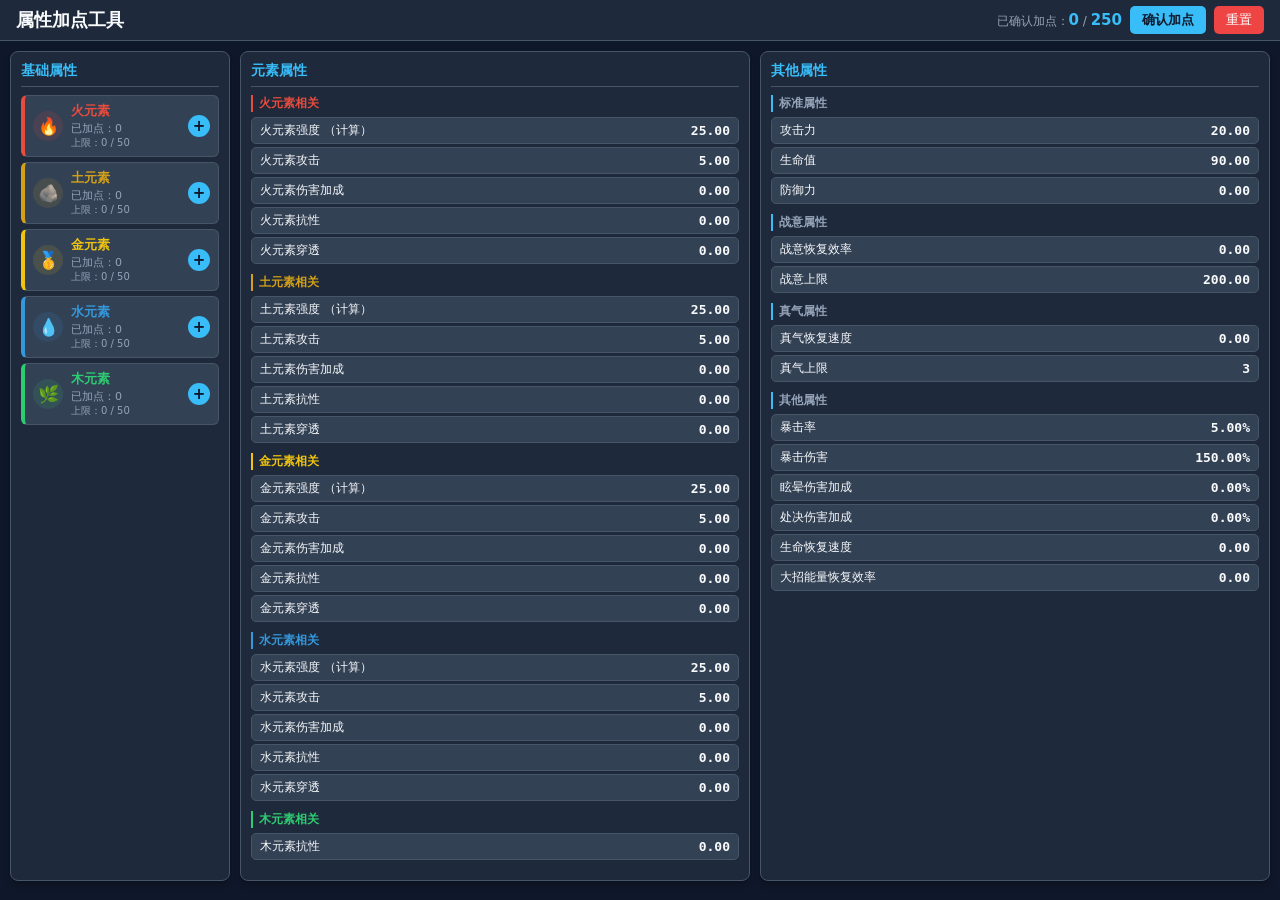
==== 天赋加点工具/天赋加点工具.html @ 8c6a6b32 "天赋加点工具" ====
<!DOCTYPE html>
<html lang="zh-CN">
<head>
  <meta charset="UTF-8">
  <meta name="viewport" content="width=device-width, initial-scale=1.0">
  <title>属性加点工具</title>
  <style>
    :root {
      --bg: #0f172a;
      --panel: #1e293b;
      --panel-light: #334155;
      --text: #f8fafc;
      --text-muted: #94a3b8;
      --accent: #38bdf8;
      --accent-hover: #0ea5e9;
      --danger: #ef4444;
      --danger-hover: #dc2626;
      --success: #22c55e;
      --border: #475569;
      --highlight: rgba(56, 189, 248, 0.2);
      --highlight-border: #38bdf8;
      --shadow: 0 4px 6px -1px rgba(0, 0, 0, 0.3);
    }

    * { box-sizing: border-box; }

    body {
      margin: 0;
      font-family: "Microsoft YaHei", "PingFang SC", system-ui, sans-serif;
      background: var(--bg);
      color: var(--text);
      min-height: 100vh;
    }

    header {
      background: var(--panel);
      border-bottom: 1px solid var(--border);
      padding: 6px 16px;
      display: flex;
      justify-content: space-between;
      align-items: center;
      position: sticky;
      top: 0;
      z-index: 10;
    }

    h1 { margin: 0; font-size: 18px; }

    .header-actions {
      display: flex;
      gap: 8px;
      align-items: center;
    }

    .total-points {
      color: var(--text-muted);
      font-size: 12px;
    }

    .total-points strong {
      color: var(--accent);
      font-size: 15px;
    }

    button {
      border: none;
      padding: 5px 12px;
      border-radius: 5px;
      cursor: pointer;
      font-size: 13px;
      transition: background 0.2s, transform 0.1s;
      font-family: inherit;
    }

    button:active { transform: translateY(1px); }

    .btn-primary {
      background: var(--accent);
      color: #0f172a;
      font-weight: bold;
    }

    .btn-primary:hover { background: var(--accent-hover); }

    .btn-danger {
      background: var(--danger);
      color: white;
    }

    .btn-danger:hover { background: var(--danger-hover); }

    .btn-add {
      width: 22px;
      height: 22px;
      padding: 0;
      border-radius: 50%;
      background: var(--accent);
      color: #0f172a;
      font-size: 15px;
      line-height: 22px;
      font-weight: bold;
    }

    .btn-add:hover:not(:disabled) { background: var(--accent-hover); }

    .btn-add:disabled {
      background: var(--panel-light);
      color: var(--text-muted);
      cursor: not-allowed;
    }

    .btn-sub {
      width: 22px;
      height: 22px;
      padding: 0;
      border-radius: 50%;
      background: var(--danger);
      color: white;
      font-size: 15px;
      line-height: 22px;
      font-weight: bold;
    }

    .btn-sub:hover { background: var(--danger-hover); }

    .btn-row {
      display: flex;
      gap: 4px;
      align-items: center;
    }

    main {
      display: grid;
      grid-template-columns: 220px 1fr 1fr;
      gap: 10px;
      padding: 10px;
      max-width: 100%;
      margin: 0 auto;
    }

    .panel {
      background: var(--panel);
      border: 1px solid var(--border);
      border-radius: 8px;
      padding: 10px;
      box-shadow: var(--shadow);
    }

    .panel-title {
      font-size: 14px;
      font-weight: bold;
      margin: 0 0 8px 0;
      padding-bottom: 6px;
      border-bottom: 1px solid var(--border);
      color: var(--accent);
    }

    .element-list {
      display: flex;
      flex-direction: column;
      gap: 5px;
    }

    .element-card {
      background: var(--panel-light);
      border: 1px solid var(--border);
      border-radius: 6px;
      padding: 6px 8px;
      display: flex;
      align-items: center;
      gap: 8px;
      transition: border-color 0.2s, background 0.2s;
      cursor: default;
    }

    .element-card:hover {
      border-color: var(--accent);
    }

    .element-icon {
      width: 30px;
      height: 30px;
      border-radius: 50%;
      display: flex;
      align-items: center;
      justify-content: center;
      font-size: 17px;
      flex-shrink: 0;
    }

    .element-info {
      flex: 1;
    }

    .element-name {
      font-weight: bold;
      font-size: 13px;
    }

    .element-points {
      font-size: 11px;
      color: var(--text-muted);
      margin-top: 1px;
    }

    .element-points .preview {
      color: var(--success);
      font-weight: bold;
    }

    .element-max {
      font-size: 10px;
      color: var(--text-muted);
    }

    .attr-group {
      margin-bottom: 10px;
    }

    .attr-group-title {
      font-size: 12px;
      font-weight: bold;
      color: var(--text-muted);
      margin-bottom: 5px;
      padding-left: 6px;
      border-left: 2px solid var(--accent);
    }

    .attr-list {
      display: flex;
      flex-direction: column;
      gap: 3px;
    }

    .attr-item {
      background: var(--panel-light);
      border: 1px solid var(--border);
      border-radius: 5px;
      padding: 4px 8px;
      display: flex;
      justify-content: space-between;
      align-items: center;
      transition: background 0.2s, border-color 0.2s;
      cursor: help;
      position: relative;
    }

    .attr-item.highlight {
      background: var(--highlight);
      border-color: var(--highlight-border);
    }

    .attr-name {
      font-size: 12px;
      display: flex;
      align-items: center;
      gap: 4px;
    }

    .attr-value {
      font-family: "Consolas", "Monaco", monospace;
      font-size: 13px;
      font-weight: bold;
      color: var(--text);
    }

    .attr-value .preview {
      color: var(--success);
      margin-left: 2px;
    }

    .attr-value .dim {
      color: var(--text-muted);
      font-weight: normal;
      font-size: 11px;
    }

    .tooltip {
      position: fixed;
      background: rgba(15, 23, 42, 0.95);
      border: 1px solid var(--accent);
      border-radius: 8px;
      padding: 10px 12px;
      max-width: 280px;
      font-size: 13px;
      line-height: 1.5;
      color: var(--text);
      pointer-events: none;
      z-index: 1000;
      opacity: 0;
      transition: opacity 0.15s;
      box-shadow: 0 8px 16px rgba(0, 0, 0, 0.4);
    }

    .tooltip.visible { opacity: 1; }

    .tooltip .title {
      font-weight: bold;
      color: var(--accent);
      margin-bottom: 4px;
    }

    .tooltip .formula {
      color: var(--success);
      margin-top: 6px;
      font-size: 12px;
    }

    .empty-msg {
      color: var(--text-muted);
      font-size: 14px;
      text-align: center;
      padding: 40px 20px;
    }

    @media (max-width: 1100px) {
      main {
        grid-template-columns: 1fr;
      }
    }
  </style>
</head>
<body>
  <header>
    <h1>属性加点工具</h1>
    <div class="header-actions">
      <span class="total-points">已确认加点：<strong id="totalPoints">0</strong> / <strong id="totalMaxPoints">500</strong></span>
      <button id="confirmBtn" class="btn-primary">确认加点</button>
      <button id="resetBtn" class="btn-danger">重置</button>
    </div>
  </header>

  <main id="main">
    <div id="loading" class="empty-msg" style="grid-column: 1 / -1;">正在加载配置...</div>
  </main>

  <div id="tooltip" class="tooltip"></div>

  <script>
    const STORAGE_KEY = 'talentAllocationTool_v1';
    const MAX_ELEMENT_POINTS = 50;
    const TOTAL_POINTS = MAX_ELEMENT_POINTS * 5;

    const App = {
      elementConfig: null,
      attrInit: null,
      attrMax: null,
      computedAttr: null,
      state: {
        confirmed: { elementPoints: {}, attributes: {} },
        preview: { fire: 0, earth: 0, metal: 0, water: 0, wood: 0 }
      },
      elementAffected: {},

      init() {
        try {
          this.loadConfigs();
          this.initState();
          this.loadFromStorage();
          this.computeElementAffected();
          this.render();
          document.getElementById('totalMaxPoints').textContent = TOTAL_POINTS;
          this.bindEvents();
        } catch (err) {
          document.getElementById('main').innerHTML = `<div class="empty-msg" style="grid-column: 1 / -1;">加载配置失败：${err.message}</div>`;
        }
      },

      loadConfigs() {
        this.elementConfig = {"elements":[{"id":"fire","name":"火元素","color":"#E74C3C","icon":"🔥","coefficients":{"attack":0.5,"fireAttack":1,"fireResist":0.6,"battleSpiritRecovery":0.25,"battleSpiritCap":8}},{"id":"earth","name":"土元素","color":"#D4A017","icon":"🪨","coefficients":{"attack":0.5,"earthAttack":1,"earthResist":0.6,"stunDamageBonus":0.5,"defense":5}},{"id":"metal","name":"金元素","color":"#F1C40F","icon":"🥇","coefficients":{"attack":0.5,"metalAttack":1,"metalResist":0.6,"critRate":0.5,"executionDamageBonus":0.75}},{"id":"water","name":"水元素","color":"#3498DB","icon":"💧","coefficients":{"attack":0.5,"waterAttack":1,"waterResist":0.6,"qiRecovery":0.8,"qiCap":0.06667}},{"id":"wood","name":"木元素","color":"#2ECC71","icon":"🌿","coefficients":{"hp":5,"fireResist":0.15,"earthResist":0.15,"metalResist":0.15,"waterResist":0.15,"woodResist":0.75,"hpRecovery":0.125}}]};

        this.attrInit = {"attack":{"name":"攻击力","init":20,"desc":"角色的基础攻击力，影响所有伤害输出"},"hp":{"name":"生命值","init":90,"desc":"角色的最大生命值"},"defense":{"name":"防御力","init":0,"desc":"减少受到的伤害，减伤率 = 防御力 / (防御力 + 500)","formula":"def/(def+500)","formulaUnit":"%"},"fireAttack":{"name":"火元素攻击","init":5,"desc":"提升火元素技能的伤害基础值"},"fireDamageBonus":{"name":"火元素伤害加成","init":0,"desc":"百分比提升火元素伤害（不受元素加点影响）","displayOnly":true},"fireResist":{"name":"火元素抗性","init":0,"desc":"减免火元素伤害，减免率 = 抗性 × 1%","formula":"resist*1","formulaUnit":"%"},"firePenetration":{"name":"火元素穿透","init":0,"desc":"无视目标一定比例的火元素抗性（不受元素加点影响）","displayOnly":true},"earthAttack":{"name":"土元素攻击","init":5,"desc":"提升土元素技能的伤害基础值"},"earthDamageBonus":{"name":"土元素伤害加成","init":0,"desc":"百分比提升土元素伤害（不受元素加点影响）","displayOnly":true},"earthResist":{"name":"土元素抗性","init":0,"desc":"减免土元素伤害，减免率 = 抗性 × 1%","formula":"resist*1","formulaUnit":"%"},"earthPenetration":{"name":"土元素穿透","init":0,"desc":"无视目标一定比例的土元素抗性（不受元素加点影响）","displayOnly":true},"metalAttack":{"name":"金元素攻击","init":5,"desc":"提升金元素技能的伤害基础值"},"metalDamageBonus":{"name":"金元素伤害加成","init":0,"desc":"百分比提升金元素伤害（不受元素加点影响）","displayOnly":true},"metalResist":{"name":"金元素抗性","init":0,"desc":"减免金元素伤害，减免率 = 抗性 × 1%","formula":"resist*1","formulaUnit":"%"},"metalPenetration":{"name":"金元素穿透","init":0,"desc":"无视目标一定比例的金元素抗性（不受元素加点影响）","displayOnly":true},"waterAttack":{"name":"水元素攻击","init":5,"desc":"提升水元素技能的伤害基础值"},"waterDamageBonus":{"name":"水元素伤害加成","init":0,"desc":"百分比提升水元素伤害（不受元素加点影响）","displayOnly":true},"waterResist":{"name":"水元素抗性","init":0,"desc":"减免水元素伤害，减免率 = 抗性 × 1%","formula":"resist*1","formulaUnit":"%"},"waterPenetration":{"name":"水元素穿透","init":0,"desc":"无视目标一定比例的水元素抗性（不受元素加点影响）","displayOnly":true},"woodResist":{"name":"木元素抗性","init":0,"desc":"减免木元素伤害，减免率 = 抗性 × 1%","formula":"resist*1","formulaUnit":"%"},"battleSpiritRecovery":{"name":"战意恢复效率","init":0,"desc":"战意值的恢复速度"},"battleSpiritCap":{"name":"战意上限","init":200,"desc":"战意值的最大上限"},"qiRecovery":{"name":"真气恢复速度","init":0,"desc":"真气值的恢复速度"},"qiCap":{"name":"真气上限","init":3,"roundType":"floor","desc":"真气值的最大上限，显示时向下取整"},"critRate":{"name":"暴击率","init":5,"unit":"%","roundType":"percent2","desc":"造成暴击的概率"},"critDamage":{"name":"暴击伤害","init":150,"unit":"%","roundType":"percent2","desc":"暴击时的伤害倍率（不受元素加点影响）","displayOnly":true},"stunDamageBonus":{"name":"眩晕伤害加成","init":0,"unit":"%","desc":"对眩晕状态敌人的额外伤害加成"},"executionDamageBonus":{"name":"处决伤害加成","init":0,"unit":"%","desc":"处决时的额外伤害加成"},"hpRecovery":{"name":"生命恢复速度","init":0,"desc":"生命值的自然恢复速度"},"ultimateEnergyRecovery":{"name":"大招能量恢复效率","init":0,"desc":"大招能量的恢复效率（不受元素加点影响）","displayOnly":true}};

        this.attrMax = {"fireResist":{"name":"火元素抗性","max":75},"earthResist":{"name":"土元素抗性","max":75},"metalResist":{"name":"金元素抗性","max":75},"waterResist":{"name":"水元素抗性","max":75},"woodResist":{"name":"木元素抗性","max":75},"battleSpiritCap":{"name":"战意上限","max":800},"qiCap":{"name":"真气上限","max":6}};

        this.computedAttr = {"fireIntensity":{"name":"火元素强度","formula":"attack + fireAttack","desc":"攻击力 + 火元素攻击，影响火元素基础伤害"},"earthIntensity":{"name":"土元素强度","formula":"attack + earthAttack","desc":"攻击力 + 土元素攻击，影响土元素基础伤害"},"metalIntensity":{"name":"金元素强度","formula":"attack + metalAttack","desc":"攻击力 + 金元素攻击，影响金元素基础伤害"},"waterIntensity":{"name":"水元素强度","formula":"attack + waterAttack","desc":"攻击力 + 水元素攻击，影响水元素基础伤害"}};
      },

      initState() {
        const initialPoints = {};
        this.elementConfig.elements.forEach(el => { initialPoints[el.id] = 0; });

        const initialAttributes = {};
        Object.keys(this.attrInit).forEach(key => {
          initialAttributes[key] = this.attrInit[key].init;
        });

        this.state.confirmed = {
          elementPoints: { ...initialPoints },
          attributes: { ...initialAttributes }
        };
        this.state.preview = { ...initialPoints };
      },

      loadFromStorage() {
        try {
          const saved = localStorage.getItem(STORAGE_KEY);
          if (!saved) return;
          const data = JSON.parse(saved);
          if (data && data.version === 1 && data.elementPoints && data.attributes) {
            this.state.confirmed.elementPoints = { ...this.state.confirmed.elementPoints, ...data.elementPoints };
            this.state.confirmed.attributes = { ...this.state.confirmed.attributes, ...data.attributes };
          }
        } catch (e) {
          console.warn('localStorage 读取失败', e);
        }
      },

      saveToStorage() {
        try {
          const data = {
            version: 1,
            elementPoints: { ...this.state.confirmed.elementPoints },
            attributes: { ...this.state.confirmed.attributes }
          };
          localStorage.setItem(STORAGE_KEY, JSON.stringify(data));
        } catch (e) {
          console.warn('localStorage 保存失败', e);
        }
      },

      computeElementAffected() {
        this.elementAffected = {};
        this.elementConfig.elements.forEach(el => {
          this.elementAffected[el.id] = new Set(Object.keys(el.coefficients));
        });
      },

      calculateDisplayAttributes() {
        return this.calculateAttributes(true);
      },

      calculateConfirmedAttributes() {
        return this.calculateAttributes(false);
      },

      evaluateComputed(key, attrs) {
        const cfg = this.computedAttr[key];
        if (!cfg) return 0;
        try {
          const formula = cfg.formula;
          const scope = { ...attrs };
          const func = new Function(...Object.keys(scope), `return (${formula});`);
          return func(...Object.values(scope));
        } catch (e) {
          return 0;
        }
      },

      formatValue(key, value) {
        const cfg = this.attrInit[key];
        const roundType = cfg ? cfg.roundType : null;

        let num = value;
        if (roundType === 'floor') {
          return Math.floor(num).toString();
        }
        if (roundType === 'percent2' || (cfg && cfg.unit === '%')) {
          return num.toFixed(2) + '%';
        }
        return num.toFixed(2);
      },

      formatPreviewDelta(key, value) {
        const sign = value >= 0 ? '+' : '';
        return sign + this.formatValue(key, value);
      },

      getAttributeValue(key, includePreview = true) {
        if (this.computedAttr[key]) {
          const confirmedAttrs = this.calculateConfirmedAttributes();
          const displayAttrs = this.calculateDisplayAttributes();
          if (includePreview) {
            return this.evaluateComputed(key, displayAttrs);
          } else {
            return this.evaluateComputed(key, confirmedAttrs);
          }
        }
        const attrs = includePreview ? this.calculateDisplayAttributes() : this.calculateConfirmedAttributes();
        return attrs[key] || 0;
      },

      isDisplayOnly(key) {
        return this.attrInit[key] && this.attrInit[key].displayOnly;
      },

      isAffectedByElement(key, elementId) {
        return this.elementAffected[elementId] && this.elementAffected[elementId].has(key);
      },

      isElementDisabled(elementId) {
        const currentPoints = this.state.confirmed.elementPoints[elementId] + this.state.preview[elementId];
        return currentPoints >= MAX_ELEMENT_POINTS;
      },

      calculateAttributes(includePreview, overridePreview) {
        const attrs = {};
        Object.keys(this.attrInit).forEach(key => {
          attrs[key] = this.attrInit[key].init;
        });
        const points = {};
        this.elementConfig.elements.forEach(el => {
          const previewDelta = overridePreview ? overridePreview[el.id] : this.state.preview[el.id];
          points[el.id] = this.state.confirmed.elementPoints[el.id] + (includePreview ? previewDelta : 0);
        });

        this.elementConfig.elements.forEach(el => {
          const p = points[el.id];
          if (!p) return;
          Object.entries(el.coefficients).forEach(([attrKey, coeff]) => {
            attrs[attrKey] = (attrs[attrKey] || 0) + p * coeff;
          });
        });

        for (const [key, maxCfg] of Object.entries(this.attrMax)) {
          if (attrs[key] !== undefined) {
            attrs[key] = Math.min(attrs[key], maxCfg.max);
          }
        }

        return attrs;
      },

      addPoint(elementId) {
        if (this.isElementDisabled(elementId)) return;
        this.state.preview[elementId] += 1;
        this.render();
      },

      subPoint(elementId) {
        if (this.state.preview[elementId] <= 0) return;
        this.state.preview[elementId] -= 1;
        this.render();
      },

      confirmPoints() {
        const displayAttrs = this.calculateDisplayAttributes();
        for (const [key, maxCfg] of Object.entries(this.attrMax)) {
          if (displayAttrs[key] > maxCfg.max) {
            alert(`${maxCfg.name} 超过上限 ${maxCfg.max}，无法确认。请调整加点。`);
            return;
          }
        }

        this.elementConfig.elements.forEach(el => {
          this.state.confirmed.elementPoints[el.id] += this.state.preview[el.id];
          this.state.preview[el.id] = 0;
        });

        this.state.confirmed.attributes = displayAttrs;
        this.saveToStorage();
        this.render();
      },

      resetAll() {
        if (!confirm('确定要重置所有加点吗？此操作将清除已保存的数据。')) return;
        this.initState();
        localStorage.removeItem(STORAGE_KEY);
        this.render();
      },

      render() {
        const main = document.getElementById('main');
        main.innerHTML = '';

        const leftPanel = this.createLeftPanel();
        const middlePanel = this.createMiddlePanel();
        const rightPanel = this.createRightPanel();

        main.appendChild(leftPanel);
        main.appendChild(middlePanel);
        main.appendChild(rightPanel);

        const totalConfirmed = Object.values(this.state.confirmed.elementPoints).reduce((a, b) => a + b, 0);
        document.getElementById('totalPoints').textContent = totalConfirmed;
      },

      createLeftPanel() {
        const panel = document.createElement('div');
        panel.className = 'panel';
        panel.innerHTML = '<div class="panel-title">基础属性</div>';

        const list = document.createElement('div');
        list.className = 'element-list';

        this.elementConfig.elements.forEach(el => {
          const confirmed = this.state.confirmed.elementPoints[el.id];
          const preview = this.state.preview[el.id];
          const total = confirmed + preview;
          const disabled = this.isElementDisabled(el.id);

          const card = document.createElement('div');
          card.className = 'element-card';
          card.dataset.elementId = el.id;
          card.style.borderLeft = `4px solid ${el.color}`;

          card.innerHTML = `
            <div class="element-icon" style="background:${el.color}20;color:${el.color}">${el.icon}</div>
            <div class="element-info">
              <div class="element-name" style="color:${el.color}">${el.name}</div>
              <div class="element-points">
                已加点：${confirmed}${preview > 0 ? `<span class="preview">+${preview}</span>` : ''}
              </div>
              <div class="element-max">上限：${total} / ${MAX_ELEMENT_POINTS}</div>
            </div>
            <div class="btn-row">
              ${preview > 0 ? '<button class="btn-sub">-</button>' : ''}
              <button class="btn-add" ${disabled ? 'disabled' : ''}>+</button>
            </div>
          `;

          card.querySelector('.btn-add').addEventListener('click', () => this.addPoint(el.id));
          if (preview > 0) {
            card.querySelector('.btn-sub').addEventListener('click', () => this.subPoint(el.id));
          }
          card.addEventListener('mouseenter', () => this.highlightElement(el.id, true));
          card.addEventListener('mouseleave', () => this.highlightElement(el.id, false));

          list.appendChild(card);
        });

        panel.appendChild(list);
        return panel;
      },

      createMiddlePanel() {
        const panel = document.createElement('div');
        panel.className = 'panel';
        panel.innerHTML = '<div class="panel-title">元素属性</div>';

        const groups = [
          { elementId: 'fire', keys: ['fireIntensity', 'fireAttack', 'fireDamageBonus', 'fireResist', 'firePenetration'] },
          { elementId: 'earth', keys: ['earthIntensity', 'earthAttack', 'earthDamageBonus', 'earthResist', 'earthPenetration'] },
          { elementId: 'metal', keys: ['metalIntensity', 'metalAttack', 'metalDamageBonus', 'metalResist', 'metalPenetration'] },
          { elementId: 'water', keys: ['waterIntensity', 'waterAttack', 'waterDamageBonus', 'waterResist', 'waterPenetration'] },
          { elementId: 'wood', keys: ['woodResist'] }
        ];

        groups.forEach(group => {
          const elCfg = this.elementConfig.elements.find(e => e.id === group.elementId);
          const groupDiv = document.createElement('div');
          groupDiv.className = 'attr-group';
          groupDiv.innerHTML = `<div class="attr-group-title" style="border-color:${elCfg.color};color:${elCfg.color}">${elCfg.name}相关</div>`;

          const list = document.createElement('div');
          list.className = 'attr-list';

          group.keys.forEach(key => {
            list.appendChild(this.createAttrItem(key, group.elementId));
          });

          groupDiv.appendChild(list);
          panel.appendChild(groupDiv);
        });

        return panel;
      },

      createRightPanel() {
        const panel = document.createElement('div');
        panel.className = 'panel';
        panel.innerHTML = '<div class="panel-title">其他属性</div>';

        const groups = [
          { title: '标准属性', keys: ['attack', 'hp', 'defense'] },
          { title: '战意属性', keys: ['battleSpiritRecovery', 'battleSpiritCap'] },
          { title: '真气属性', keys: ['qiRecovery', 'qiCap'] },
          { title: '其他属性', keys: ['critRate', 'critDamage', 'stunDamageBonus', 'executionDamageBonus', 'hpRecovery', 'ultimateEnergyRecovery'] }
        ];

        groups.forEach(group => {
          const groupDiv = document.createElement('div');
          groupDiv.className = 'attr-group';
          groupDiv.innerHTML = `<div class="attr-group-title">${group.title}</div>`;

          const list = document.createElement('div');
          list.className = 'attr-list';

          group.keys.forEach(key => {
            list.appendChild(this.createAttrItem(key, null));
          });

          groupDiv.appendChild(list);
          panel.appendChild(groupDiv);
        });

        return panel;
      },

      createAttrItem(key, currentElementId) {
        const item = document.createElement('div');
        item.className = 'attr-item';
        item.dataset.attrKey = key;
        item.dataset.elementId = currentElementId || '';

        const cfg = this.attrInit[key] || this.computedAttr[key] || { name: key, desc: '' };
        const isComputed = !!this.computedAttr[key];

        const confirmedValue = this.getAttributeValue(key, false);
        const displayValue = this.getAttributeValue(key, true);
        const previewDelta = displayValue - confirmedValue;

        const hasPreview = Math.abs(previewDelta) > 0.0001;
        let valueHtml = '';
        if (hasPreview) {
          valueHtml = `<span class="dim">${this.formatValue(key, confirmedValue)}</span><span class="preview">${this.formatPreviewDelta(key, previewDelta)}</span>`;
        } else {
          valueHtml = this.formatValue(key, displayValue);
        }

        item.innerHTML = `
          <div class="attr-name">
            ${cfg.name}${isComputed ? '<span class="dim">（计算）</span>' : ''}
          </div>
          <div class="attr-value">${valueHtml}</div>
        `;

        this.bindTooltip(item, key, cfg, displayValue);
        return item;
      },

      bindTooltip(item, key, cfg, displayValue) {
        const tooltip = document.getElementById('tooltip');

        item.addEventListener('mouseenter', (e) => {
          let html = `<div class="title">${cfg.name}</div><div>${cfg.desc || ''}</div>`;

          if (key === 'defense') {
            const reduction = displayValue / (displayValue + 500) * 100;
            html += `<div class="formula">减伤率 ${reduction.toFixed(2)}%</div>`;
          } else if (key.endsWith('Resist')) {
            html += `<div class="formula">${cfg.name}伤害减免 ${displayValue.toFixed(2)}%</div>`;
          } else if (this.computedAttr[key]) {
            html += `<div class="formula">公式：${this.computedAttr[key].formula}</div>`;
          }

          tooltip.innerHTML = html;
          tooltip.classList.add('visible');
          this.positionTooltip(e);
        });

        item.addEventListener('mousemove', (e) => this.positionTooltip(e));

        item.addEventListener('mouseleave', () => {
          tooltip.classList.remove('visible');
        });
      },

      positionTooltip(e) {
        const tooltip = document.getElementById('tooltip');
        const x = e.clientX + 15;
        const y = e.clientY + 15;
        const rect = tooltip.getBoundingClientRect();
        const winW = window.innerWidth;
        const winH = window.innerHeight;

        let left = x;
        let top = y;
        if (left + rect.width > winW) left = e.clientX - rect.width - 10;
        if (top + rect.height > winH) top = e.clientY - rect.height - 10;

        tooltip.style.left = left + 'px';
        tooltip.style.top = top + 'px';
      },

      highlightElement(elementId, active) {
        const affected = this.elementAffected[elementId] || new Set();
        document.querySelectorAll('.attr-item').forEach(item => {
          const key = item.dataset.attrKey;
          if (active && affected.has(key)) {
            item.classList.add('highlight');
          } else {
            item.classList.remove('highlight');
          }
        });
      },

      bindEvents() {
        document.getElementById('confirmBtn').addEventListener('click', () => this.confirmPoints());
        document.getElementById('resetBtn').addEventListener('click', () => this.resetAll());
      }
    };

    App.init();
  </script>
</body>
</html>
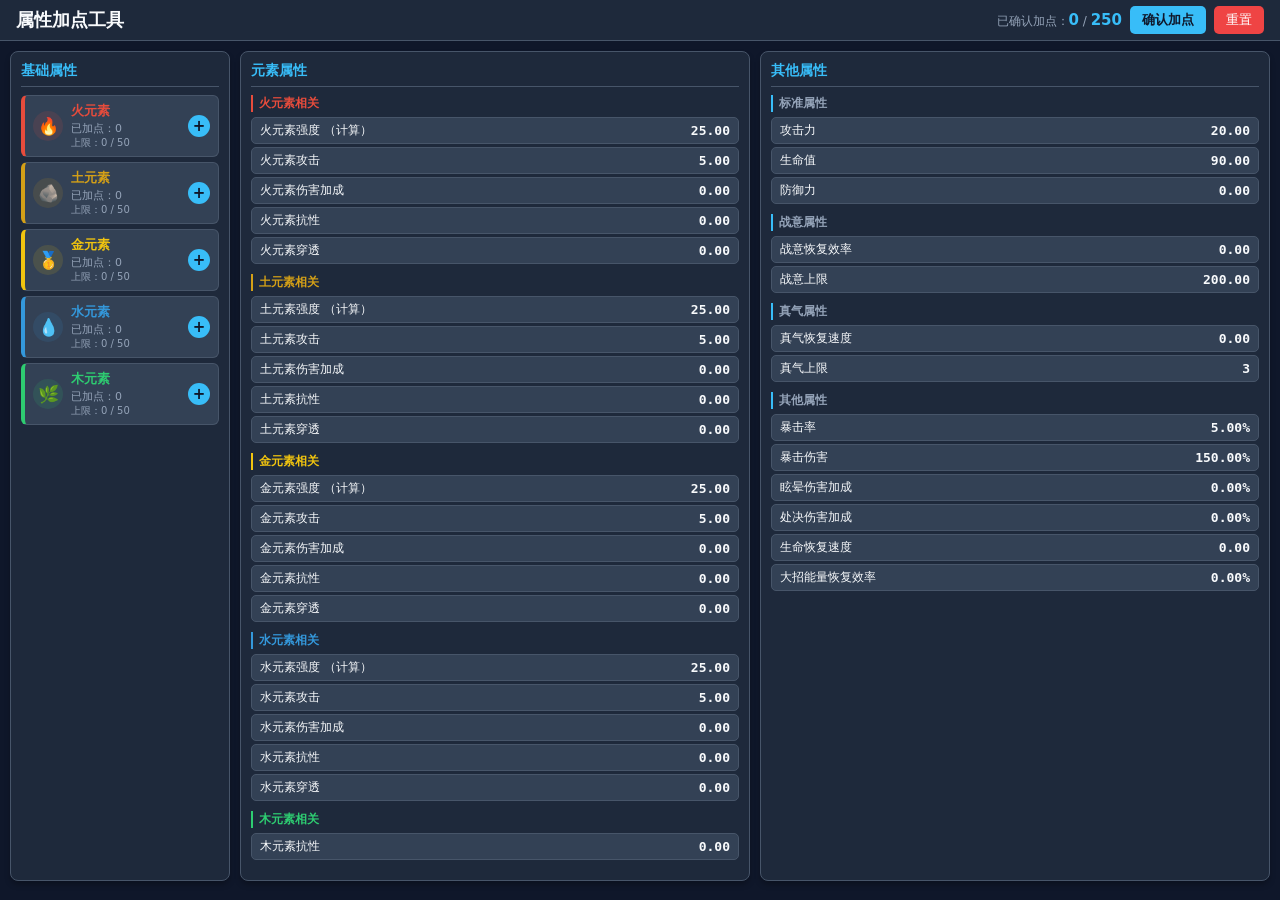
==== commit 6bedaeeb: "天赋加点修改" ====
--- a/天赋加点工具/天赋加点工具.html
+++ b/天赋加点工具/天赋加点工具.html
@@ -1,600 +1,672 @@
 <!DOCTYPE html>
 <html lang="zh-CN">
+
 <head>
-  <meta charset="UTF-8">
-  <meta name="viewport" content="width=device-width, initial-scale=1.0">
-  <title>属性加点工具</title>
-  <style>
-    :root {
-      --bg: #0f172a;
-      --panel: #1e293b;
-      --panel-light: #334155;
-      --text: #f8fafc;
-      --text-muted: #94a3b8;
-      --accent: #38bdf8;
-      --accent-hover: #0ea5e9;
-      --danger: #ef4444;
-      --danger-hover: #dc2626;
-      --success: #22c55e;
-      --border: #475569;
-      --highlight: rgba(56, 189, 248, 0.2);
-      --highlight-border: #38bdf8;
-      --shadow: 0 4px 6px -1px rgba(0, 0, 0, 0.3);
-    }
-
-    * { box-sizing: border-box; }
-
-    body {
-      margin: 0;
-      font-family: "Microsoft YaHei", "PingFang SC", system-ui, sans-serif;
-      background: var(--bg);
-      color: var(--text);
-      min-height: 100vh;
-    }
-
-    header {
-      background: var(--panel);
-      border-bottom: 1px solid var(--border);
-      padding: 6px 16px;
-      display: flex;
-      justify-content: space-between;
-      align-items: center;
-      position: sticky;
-      top: 0;
-      z-index: 10;
-    }
-
-    h1 { margin: 0; font-size: 18px; }
-
-    .header-actions {
-      display: flex;
-      gap: 8px;
-      align-items: center;
-    }
-
-    .total-points {
-      color: var(--text-muted);
-      font-size: 12px;
-    }
-
-    .total-points strong {
-      color: var(--accent);
-      font-size: 15px;
-    }
-
-    button {
-      border: none;
-      padding: 5px 12px;
-      border-radius: 5px;
-      cursor: pointer;
-      font-size: 13px;
-      transition: background 0.2s, transform 0.1s;
-      font-family: inherit;
-    }
-
-    button:active { transform: translateY(1px); }
-
-    .btn-primary {
-      background: var(--accent);
-      color: #0f172a;
-      font-weight: bold;
-    }
-
-    .btn-primary:hover { background: var(--accent-hover); }
-
-    .btn-danger {
-      background: var(--danger);
-      color: white;
-    }
-
-    .btn-danger:hover { background: var(--danger-hover); }
-
-    .btn-add {
-      width: 22px;
-      height: 22px;
-      padding: 0;
-      border-radius: 50%;
-      background: var(--accent);
-      color: #0f172a;
-      font-size: 15px;
-      line-height: 22px;
-      font-weight: bold;
-    }
-
-    .btn-add:hover:not(:disabled) { background: var(--accent-hover); }
-
-    .btn-add:disabled {
-      background: var(--panel-light);
-      color: var(--text-muted);
-      cursor: not-allowed;
-    }
-
-    .btn-sub {
-      width: 22px;
-      height: 22px;
-      padding: 0;
-      border-radius: 50%;
-      background: var(--danger);
-      color: white;
-      font-size: 15px;
-      line-height: 22px;
-      font-weight: bold;
-    }
-
-    .btn-sub:hover { background: var(--danger-hover); }
-
-    .btn-row {
-      display: flex;
-      gap: 4px;
-      align-items: center;
-    }
-
-    main {
-      display: grid;
-      grid-template-columns: 220px 1fr 1fr;
-      gap: 10px;
-      padding: 10px;
-      max-width: 100%;
-      margin: 0 auto;
-    }
-
-    .panel {
-      background: var(--panel);
-      border: 1px solid var(--border);
-      border-radius: 8px;
-      padding: 10px;
-      box-shadow: var(--shadow);
-    }
-
-    .panel-title {
-      font-size: 14px;
-      font-weight: bold;
-      margin: 0 0 8px 0;
-      padding-bottom: 6px;
-      border-bottom: 1px solid var(--border);
-      color: var(--accent);
-    }
-
-    .element-list {
-      display: flex;
-      flex-direction: column;
-      gap: 5px;
-    }
-
-    .element-card {
-      background: var(--panel-light);
-      border: 1px solid var(--border);
-      border-radius: 6px;
-      padding: 6px 8px;
-      display: flex;
-      align-items: center;
-      gap: 8px;
-      transition: border-color 0.2s, background 0.2s;
-      cursor: default;
-    }
-
-    .element-card:hover {
-      border-color: var(--accent);
-    }
-
-    .element-icon {
-      width: 30px;
-      height: 30px;
-      border-radius: 50%;
-      display: flex;
-      align-items: center;
-      justify-content: center;
-      font-size: 17px;
-      flex-shrink: 0;
-    }
-
-    .element-info {
-      flex: 1;
-    }
-
-    .element-name {
-      font-weight: bold;
-      font-size: 13px;
-    }
-
-    .element-points {
-      font-size: 11px;
-      color: var(--text-muted);
-      margin-top: 1px;
-    }
-
-    .element-points .preview {
-      color: var(--success);
-      font-weight: bold;
-    }
-
-    .element-max {
-      font-size: 10px;
-      color: var(--text-muted);
-    }
-
-    .attr-group {
-      margin-bottom: 10px;
-    }
-
-    .attr-group-title {
-      font-size: 12px;
-      font-weight: bold;
-      color: var(--text-muted);
-      margin-bottom: 5px;
-      padding-left: 6px;
-      border-left: 2px solid var(--accent);
-    }
-
-    .attr-list {
-      display: flex;
-      flex-direction: column;
-      gap: 3px;
-    }
-
-    .attr-item {
-      background: var(--panel-light);
-      border: 1px solid var(--border);
-      border-radius: 5px;
-      padding: 4px 8px;
-      display: flex;
-      justify-content: space-between;
-      align-items: center;
-      transition: background 0.2s, border-color 0.2s;
-      cursor: help;
-      position: relative;
-    }
-
-    .attr-item.highlight {
-      background: var(--highlight);
-      border-color: var(--highlight-border);
-    }
-
-    .attr-name {
-      font-size: 12px;
-      display: flex;
-      align-items: center;
-      gap: 4px;
-    }
-
-    .attr-value {
-      font-family: "Consolas", "Monaco", monospace;
-      font-size: 13px;
-      font-weight: bold;
-      color: var(--text);
-    }
-
-    .attr-value .preview {
-      color: var(--success);
-      margin-left: 2px;
-    }
-
-    .attr-value .dim {
-      color: var(--text-muted);
-      font-weight: normal;
-      font-size: 11px;
-    }
-
-    .tooltip {
-      position: fixed;
-      background: rgba(15, 23, 42, 0.95);
-      border: 1px solid var(--accent);
-      border-radius: 8px;
-      padding: 10px 12px;
-      max-width: 280px;
-      font-size: 13px;
-      line-height: 1.5;
-      color: var(--text);
-      pointer-events: none;
-      z-index: 1000;
-      opacity: 0;
-      transition: opacity 0.15s;
-      box-shadow: 0 8px 16px rgba(0, 0, 0, 0.4);
-    }
-
-    .tooltip.visible { opacity: 1; }
-
-    .tooltip .title {
-      font-weight: bold;
-      color: var(--accent);
-      margin-bottom: 4px;
-    }
-
-    .tooltip .formula {
-      color: var(--success);
-      margin-top: 6px;
-      font-size: 12px;
-    }
-
-    .empty-msg {
-      color: var(--text-muted);
-      font-size: 14px;
-      text-align: center;
-      padding: 40px 20px;
-    }
-
-    @media (max-width: 1100px) {
-      main {
-        grid-template-columns: 1fr;
-      }
-    }
-  </style>
+    <meta charset="UTF-8">
+    <meta name="viewport" content="width=device-width, initial-scale=1.0">
+    <title>属性加点工具</title>
+    <style>
+        :root {
+            --bg: #0f172a;
+            --panel: #1e293b;
+            --panel-light: #334155;
+            --text: #f8fafc;
+            --text-muted: #94a3b8;
+            --accent: #38bdf8;
+            --accent-hover: #0ea5e9;
+            --danger: #ef4444;
+            --danger-hover: #dc2626;
+            --success: #22c55e;
+            --border: #475569;
+            --highlight: rgba(56, 189, 248, 0.2);
+            --highlight-border: #38bdf8;
+            --shadow: 0 4px 6px -1px rgba(0, 0, 0, 0.3);
+        }
+
+        * {
+            box-sizing: border-box;
+        }
+
+        body {
+            margin: 0;
+            font-family: "Microsoft YaHei", "PingFang SC", system-ui, sans-serif;
+            background: var(--bg);
+            color: var(--text);
+            min-height: 100vh;
+        }
+
+        header {
+            background: var(--panel);
+            border-bottom: 1px solid var(--border);
+            padding: 6px 16px;
+            display: flex;
+            justify-content: space-between;
+            align-items: center;
+            position: sticky;
+            top: 0;
+            z-index: 10;
+        }
+
+        h1 {
+            margin: 0;
+            font-size: 18px;
+        }
+
+        .header-actions {
+            display: flex;
+            gap: 8px;
+            align-items: center;
+        }
+
+        .total-points {
+            color: var(--text-muted);
+            font-size: 12px;
+        }
+
+        .total-points strong {
+            color: var(--accent);
+            font-size: 15px;
+        }
+
+        button {
+            border: none;
+            padding: 5px 12px;
+            border-radius: 5px;
+            cursor: pointer;
+            font-size: 13px;
+            transition: background 0.2s, transform 0.1s;
+            font-family: inherit;
+        }
+
+        button:active {
+            transform: translateY(1px);
+        }
+
+        .btn-primary {
+            background: var(--accent);
+            color: #0f172a;
+            font-weight: bold;
+        }
+
+        .btn-primary:hover {
+            background: var(--accent-hover);
+        }
+
+        .btn-danger {
+            background: var(--danger);
+            color: white;
+        }
+
+        .btn-danger:hover {
+            background: var(--danger-hover);
+        }
+
+        .btn-add {
+            width: 22px;
+            height: 22px;
+            padding: 0;
+            border-radius: 50%;
+            background: var(--accent);
+            color: #0f172a;
+            font-size: 15px;
+            line-height: 22px;
+            font-weight: bold;
+        }
+
+        .btn-add:hover:not(:disabled) {
+            background: var(--accent-hover);
+        }
+
+        .btn-add:disabled {
+            background: var(--panel-light);
+            color: var(--text-muted);
+            cursor: not-allowed;
+        }
+
+        .btn-sub {
+            width: 22px;
+            height: 22px;
+            padding: 0;
+            border-radius: 50%;
+            background: var(--danger);
+            color: white;
+            font-size: 15px;
+            line-height: 22px;
+            font-weight: bold;
+        }
+
+        .btn-sub:hover {
+            background: var(--danger-hover);
+        }
+
+        .btn-row {
+            display: flex;
+            gap: 4px;
+            align-items: center;
+        }
+
+        main {
+            display: grid;
+            grid-template-columns: 220px 1fr 1fr;
+            gap: 10px;
+            padding: 10px;
+            max-width: 100%;
+            margin: 0 auto;
+        }
+
+        .panel {
+            background: var(--panel);
+            border: 1px solid var(--border);
+            border-radius: 8px;
+            padding: 10px;
+            box-shadow: var(--shadow);
+        }
+
+        .panel-title {
+            font-size: 14px;
+            font-weight: bold;
+            margin: 0 0 8px 0;
+            padding-bottom: 6px;
+            border-bottom: 1px solid var(--border);
+            color: var(--accent);
+        }
+
+        .element-list {
+            display: flex;
+            flex-direction: column;
+            gap: 5px;
+        }
+
+        .element-card {
+            background: var(--panel-light);
+            border: 1px solid var(--border);
+            border-radius: 6px;
+            padding: 6px 8px;
+            display: flex;
+            align-items: center;
+            gap: 8px;
+            transition: border-color 0.2s, background 0.2s;
+            cursor: default;
+        }
+
+        .element-card:hover {
+            border-color: var(--accent);
+        }
+
+        .element-icon {
+            width: 30px;
+            height: 30px;
+            border-radius: 50%;
+            display: flex;
+            align-items: center;
+            justify-content: center;
+            font-size: 17px;
+            flex-shrink: 0;
+        }
+
+        .element-info {
+            flex: 1;
+        }
+
+        .element-name {
+            font-weight: bold;
+            font-size: 13px;
+        }
+
+        .element-points {
+            font-size: 11px;
+            color: var(--text-muted);
+            margin-top: 1px;
+        }
+
+        .element-points .preview {
+            color: var(--success);
+            font-weight: bold;
+        }
+
+        .element-max {
+            font-size: 10px;
+            color: var(--text-muted);
+        }
+
+        .attr-group {
+            margin-bottom: 10px;
+        }
+
+        .attr-group-title {
+            font-size: 12px;
+            font-weight: bold;
+            color: var(--text-muted);
+            margin-bottom: 5px;
+            padding-left: 6px;
+            border-left: 2px solid var(--accent);
+        }
+
+        .attr-list {
+            display: flex;
+            flex-direction: column;
+            gap: 3px;
+        }
+
+        .attr-item {
+            background: var(--panel-light);
+            border: 1px solid var(--border);
+            border-radius: 5px;
+            padding: 4px 8px;
+            display: flex;
+            justify-content: space-between;
+            align-items: center;
+            transition: background 0.2s, border-color 0.2s;
+            cursor: help;
+            position: relative;
+        }
+
+        .attr-item.highlight {
+            background: var(--highlight);
+            border-color: var(--highlight-border);
+        }
+
+        .attr-name {
+            font-size: 12px;
+            display: flex;
+            align-items: center;
+            gap: 4px;
+        }
+
+        .attr-value {
+            font-family: "Consolas", "Monaco", monospace;
+            font-size: 13px;
+            font-weight: bold;
+            color: var(--text);
+        }
+
+        .attr-value .preview {
+            color: var(--success);
+            margin-left: 2px;
+        }
+
+        .attr-value .dim {
+            color: var(--text-muted);
+            font-weight: normal;
+            font-size: 11px;
+        }
+
+        .tooltip {
+            position: fixed;
+            background: rgba(15, 23, 42, 0.95);
+            border: 1px solid var(--accent);
+            border-radius: 8px;
+            padding: 10px 12px;
+            max-width: 280px;
+            font-size: 13px;
+            line-height: 1.5;
+            color: var(--text);
+            pointer-events: none;
+            z-index: 1000;
+            opacity: 0;
+            transition: opacity 0.15s;
+            box-shadow: 0 8px 16px rgba(0, 0, 0, 0.4);
+        }
+
+        .tooltip.visible {
+            opacity: 1;
+        }
+
+        .tooltip .title {
+            font-weight: bold;
+            color: var(--accent);
+            margin-bottom: 4px;
+        }
+
+        .tooltip .formula {
+            color: var(--success);
+            margin-top: 6px;
+            font-size: 12px;
+        }
+
+        .empty-msg {
+            color: var(--text-muted);
+            font-size: 14px;
+            text-align: center;
+            padding: 40px 20px;
+        }
+
+        @media (max-width: 1100px) {
+            main {
+                grid-template-columns: 1fr;
+            }
+        }
+    </style>
 </head>
+
 <body>
-  <header>
-    <h1>属性加点工具</h1>
-    <div class="header-actions">
-      <span class="total-points">已确认加点：<strong id="totalPoints">0</strong> / <strong id="totalMaxPoints">500</strong></span>
-      <button id="confirmBtn" class="btn-primary">确认加点</button>
-      <button id="resetBtn" class="btn-danger">重置</button>
-    </div>
-  </header>
-
-  <main id="main">
-    <div id="loading" class="empty-msg" style="grid-column: 1 / -1;">正在加载配置...</div>
-  </main>
-
-  <div id="tooltip" class="tooltip"></div>
-
-  <script>
-    const STORAGE_KEY = 'talentAllocationTool_v1';
-    const MAX_ELEMENT_POINTS = 50;
-    const TOTAL_POINTS = MAX_ELEMENT_POINTS * 5;
-
-    const App = {
-      elementConfig: null,
-      attrInit: null,
-      attrMax: null,
-      computedAttr: null,
-      state: {
-        confirmed: { elementPoints: {}, attributes: {} },
-        preview: { fire: 0, earth: 0, metal: 0, water: 0, wood: 0 }
-      },
-      elementAffected: {},
-
-      init() {
-        try {
-          this.loadConfigs();
-          this.initState();
-          this.loadFromStorage();
-          this.computeElementAffected();
-          this.render();
-          document.getElementById('totalMaxPoints').textContent = TOTAL_POINTS;
-          this.bindEvents();
-        } catch (err) {
-          document.getElementById('main').innerHTML = `<div class="empty-msg" style="grid-column: 1 / -1;">加载配置失败：${err.message}</div>`;
-        }
-      },
-
-      loadConfigs() {
-        this.elementConfig = {"elements":[{"id":"fire","name":"火元素","color":"#E74C3C","icon":"🔥","coefficients":{"attack":0.5,"fireAttack":1,"fireResist":0.6,"battleSpiritRecovery":0.25,"battleSpiritCap":8}},{"id":"earth","name":"土元素","color":"#D4A017","icon":"🪨","coefficients":{"attack":0.5,"earthAttack":1,"earthResist":0.6,"stunDamageBonus":0.5,"defense":5}},{"id":"metal","name":"金元素","color":"#F1C40F","icon":"🥇","coefficients":{"attack":0.5,"metalAttack":1,"metalResist":0.6,"critRate":0.5,"executionDamageBonus":0.75}},{"id":"water","name":"水元素","color":"#3498DB","icon":"💧","coefficients":{"attack":0.5,"waterAttack":1,"waterResist":0.6,"qiRecovery":0.8,"qiCap":0.06667}},{"id":"wood","name":"木元素","color":"#2ECC71","icon":"🌿","coefficients":{"hp":5,"fireResist":0.15,"earthResist":0.15,"metalResist":0.15,"waterResist":0.15,"woodResist":0.75,"hpRecovery":0.125}}]};
-
-        this.attrInit = {"attack":{"name":"攻击力","init":20,"desc":"角色的基础攻击力，影响所有伤害输出"},"hp":{"name":"生命值","init":90,"desc":"角色的最大生命值"},"defense":{"name":"防御力","init":0,"desc":"减少受到的伤害，减伤率 = 防御力 / (防御力 + 500)","formula":"def/(def+500)","formulaUnit":"%"},"fireAttack":{"name":"火元素攻击","init":5,"desc":"提升火元素技能的伤害基础值"},"fireDamageBonus":{"name":"火元素伤害加成","init":0,"desc":"百分比提升火元素伤害（不受元素加点影响）","displayOnly":true},"fireResist":{"name":"火元素抗性","init":0,"desc":"减免火元素伤害，减免率 = 抗性 × 1%","formula":"resist*1","formulaUnit":"%"},"firePenetration":{"name":"火元素穿透","init":0,"desc":"无视目标一定比例的火元素抗性（不受元素加点影响）","displayOnly":true},"earthAttack":{"name":"土元素攻击","init":5,"desc":"提升土元素技能的伤害基础值"},"earthDamageBonus":{"name":"土元素伤害加成","init":0,"desc":"百分比提升土元素伤害（不受元素加点影响）","displayOnly":true},"earthResist":{"name":"土元素抗性","init":0,"desc":"减免土元素伤害，减免率 = 抗性 × 1%","formula":"resist*1","formulaUnit":"%"},"earthPenetration":{"name":"土元素穿透","init":0,"desc":"无视目标一定比例的土元素抗性（不受元素加点影响）","displayOnly":true},"metalAttack":{"name":"金元素攻击","init":5,"desc":"提升金元素技能的伤害基础值"},"metalDamageBonus":{"name":"金元素伤害加成","init":0,"desc":"百分比提升金元素伤害（不受元素加点影响）","displayOnly":true},"metalResist":{"name":"金元素抗性","init":0,"desc":"减免金元素伤害，减免率 = 抗性 × 1%","formula":"resist*1","formulaUnit":"%"},"metalPenetration":{"name":"金元素穿透","init":0,"desc":"无视目标一定比例的金元素抗性（不受元素加点影响）","displayOnly":true},"waterAttack":{"name":"水元素攻击","init":5,"desc":"提升水元素技能的伤害基础值"},"waterDamageBonus":{"name":"水元素伤害加成","init":0,"desc":"百分比提升水元素伤害（不受元素加点影响）","displayOnly":true},"waterResist":{"name":"水元素抗性","init":0,"desc":"减免水元素伤害，减免率 = 抗性 × 1%","formula":"resist*1","formulaUnit":"%"},"waterPenetration":{"name":"水元素穿透","init":0,"desc":"无视目标一定比例的水元素抗性（不受元素加点影响）","displayOnly":true},"woodResist":{"name":"木元素抗性","init":0,"desc":"减免木元素伤害，减免率 = 抗性 × 1%","formula":"resist*1","formulaUnit":"%"},"battleSpiritRecovery":{"name":"战意恢复效率","init":0,"desc":"战意值的恢复速度"},"battleSpiritCap":{"name":"战意上限","init":200,"desc":"战意值的最大上限"},"qiRecovery":{"name":"真气恢复速度","init":0,"desc":"真气值的恢复速度"},"qiCap":{"name":"真气上限","init":3,"roundType":"floor","desc":"真气值的最大上限，显示时向下取整"},"critRate":{"name":"暴击率","init":5,"unit":"%","roundType":"percent2","desc":"造成暴击的概率"},"critDamage":{"name":"暴击伤害","init":150,"unit":"%","roundType":"percent2","desc":"暴击时的伤害倍率（不受元素加点影响）","displayOnly":true},"stunDamageBonus":{"name":"眩晕伤害加成","init":0,"unit":"%","desc":"对眩晕状态敌人的额外伤害加成"},"executionDamageBonus":{"name":"处决伤害加成","init":0,"unit":"%","desc":"处决时的额外伤害加成"},"hpRecovery":{"name":"生命恢复速度","init":0,"desc":"生命值的自然恢复速度"},"ultimateEnergyRecovery":{"name":"大招能量恢复效率","init":0,"desc":"大招能量的恢复效率（不受元素加点影响）","displayOnly":true}};
-
-        this.attrMax = {"fireResist":{"name":"火元素抗性","max":75},"earthResist":{"name":"土元素抗性","max":75},"metalResist":{"name":"金元素抗性","max":75},"waterResist":{"name":"水元素抗性","max":75},"woodResist":{"name":"木元素抗性","max":75},"battleSpiritCap":{"name":"战意上限","max":800},"qiCap":{"name":"真气上限","max":6}};
-
-        this.computedAttr = {"fireIntensity":{"name":"火元素强度","formula":"attack + fireAttack","desc":"攻击力 + 火元素攻击，影响火元素基础伤害"},"earthIntensity":{"name":"土元素强度","formula":"attack + earthAttack","desc":"攻击力 + 土元素攻击，影响土元素基础伤害"},"metalIntensity":{"name":"金元素强度","formula":"attack + metalAttack","desc":"攻击力 + 金元素攻击，影响金元素基础伤害"},"waterIntensity":{"name":"水元素强度","formula":"attack + waterAttack","desc":"攻击力 + 水元素攻击，影响水元素基础伤害"}};
-      },
-
-      initState() {
-        const initialPoints = {};
-        this.elementConfig.elements.forEach(el => { initialPoints[el.id] = 0; });
-
-        const initialAttributes = {};
-        Object.keys(this.attrInit).forEach(key => {
-          initialAttributes[key] = this.attrInit[key].init;
-        });
-
-        this.state.confirmed = {
-          elementPoints: { ...initialPoints },
-          attributes: { ...initialAttributes }
-        };
-        this.state.preview = { ...initialPoints };
-      },
-
-      loadFromStorage() {
-        try {
-          const saved = localStorage.getItem(STORAGE_KEY);
-          if (!saved) return;
-          const data = JSON.parse(saved);
-          if (data && data.version === 1 && data.elementPoints && data.attributes) {
-            this.state.confirmed.elementPoints = { ...this.state.confirmed.elementPoints, ...data.elementPoints };
-            this.state.confirmed.attributes = { ...this.state.confirmed.attributes, ...data.attributes };
-          }
-        } catch (e) {
-          console.warn('localStorage 读取失败', e);
-        }
-      },
-
-      saveToStorage() {
-        try {
-          const data = {
-            version: 1,
-            elementPoints: { ...this.state.confirmed.elementPoints },
-            attributes: { ...this.state.confirmed.attributes }
-          };
-          localStorage.setItem(STORAGE_KEY, JSON.stringify(data));
-        } catch (e) {
-          console.warn('localStorage 保存失败', e);
-        }
-      },
-
-      computeElementAffected() {
-        this.elementAffected = {};
-        this.elementConfig.elements.forEach(el => {
-          this.elementAffected[el.id] = new Set(Object.keys(el.coefficients));
-        });
-      },
-
-      calculateDisplayAttributes() {
-        return this.calculateAttributes(true);
-      },
-
-      calculateConfirmedAttributes() {
-        return this.calculateAttributes(false);
-      },
-
-      evaluateComputed(key, attrs) {
-        const cfg = this.computedAttr[key];
-        if (!cfg) return 0;
-        try {
-          const formula = cfg.formula;
-          const scope = { ...attrs };
-          const func = new Function(...Object.keys(scope), `return (${formula});`);
-          return func(...Object.values(scope));
-        } catch (e) {
-          return 0;
-        }
-      },
-
-      formatValue(key, value) {
-        const cfg = this.attrInit[key];
-        const roundType = cfg ? cfg.roundType : null;
-
-        let num = value;
-        if (roundType === 'floor') {
-          return Math.floor(num).toString();
-        }
-        if (roundType === 'percent2' || (cfg && cfg.unit === '%')) {
-          return num.toFixed(2) + '%';
-        }
-        return num.toFixed(2);
-      },
-
-      formatPreviewDelta(key, value) {
-        const sign = value >= 0 ? '+' : '';
-        return sign + this.formatValue(key, value);
-      },
-
-      getAttributeValue(key, includePreview = true) {
-        if (this.computedAttr[key]) {
-          const confirmedAttrs = this.calculateConfirmedAttributes();
-          const displayAttrs = this.calculateDisplayAttributes();
-          if (includePreview) {
-            return this.evaluateComputed(key, displayAttrs);
-          } else {
-            return this.evaluateComputed(key, confirmedAttrs);
-          }
-        }
-        const attrs = includePreview ? this.calculateDisplayAttributes() : this.calculateConfirmedAttributes();
-        return attrs[key] || 0;
-      },
-
-      isDisplayOnly(key) {
-        return this.attrInit[key] && this.attrInit[key].displayOnly;
-      },
-
-      isAffectedByElement(key, elementId) {
-        return this.elementAffected[elementId] && this.elementAffected[elementId].has(key);
-      },
-
-      isElementDisabled(elementId) {
-        const currentPoints = this.state.confirmed.elementPoints[elementId] + this.state.preview[elementId];
-        return currentPoints >= MAX_ELEMENT_POINTS;
-      },
-
-      calculateAttributes(includePreview, overridePreview) {
-        const attrs = {};
-        Object.keys(this.attrInit).forEach(key => {
-          attrs[key] = this.attrInit[key].init;
-        });
-        const points = {};
-        this.elementConfig.elements.forEach(el => {
-          const previewDelta = overridePreview ? overridePreview[el.id] : this.state.preview[el.id];
-          points[el.id] = this.state.confirmed.elementPoints[el.id] + (includePreview ? previewDelta : 0);
-        });
-
-        this.elementConfig.elements.forEach(el => {
-          const p = points[el.id];
-          if (!p) return;
-          Object.entries(el.coefficients).forEach(([attrKey, coeff]) => {
-            attrs[attrKey] = (attrs[attrKey] || 0) + p * coeff;
-          });
-        });
-
-        for (const [key, maxCfg] of Object.entries(this.attrMax)) {
-          if (attrs[key] !== undefined) {
-            attrs[key] = Math.min(attrs[key], maxCfg.max);
-          }
-        }
-
-        return attrs;
-      },
-
-      addPoint(elementId) {
-        if (this.isElementDisabled(elementId)) return;
-        this.state.preview[elementId] += 1;
-        this.render();
-      },
-
-      subPoint(elementId) {
-        if (this.state.preview[elementId] <= 0) return;
-        this.state.preview[elementId] -= 1;
-        this.render();
-      },
-
-      confirmPoints() {
-        const displayAttrs = this.calculateDisplayAttributes();
-        for (const [key, maxCfg] of Object.entries(this.attrMax)) {
-          if (displayAttrs[key] > maxCfg.max) {
-            alert(`${maxCfg.name} 超过上限 ${maxCfg.max}，无法确认。请调整加点。`);
-            return;
-          }
-        }
-
-        this.elementConfig.elements.forEach(el => {
-          this.state.confirmed.elementPoints[el.id] += this.state.preview[el.id];
-          this.state.preview[el.id] = 0;
-        });
-
-        this.state.confirmed.attributes = displayAttrs;
-        this.saveToStorage();
-        this.render();
-      },
-
-      resetAll() {
-        if (!confirm('确定要重置所有加点吗？此操作将清除已保存的数据。')) return;
-        this.initState();
-        localStorage.removeItem(STORAGE_KEY);
-        this.render();
-      },
-
-      render() {
-        const main = document.getElementById('main');
-        main.innerHTML = '';
-
-        const leftPanel = this.createLeftPanel();
-        const middlePanel = this.createMiddlePanel();
-        const rightPanel = this.createRightPanel();
-
-        main.appendChild(leftPanel);
-        main.appendChild(middlePanel);
-        main.appendChild(rightPanel);
-
-        const totalConfirmed = Object.values(this.state.confirmed.elementPoints).reduce((a, b) => a + b, 0);
-        document.getElementById('totalPoints').textContent = totalConfirmed;
-      },
-
-      createLeftPanel() {
-        const panel = document.createElement('div');
-        panel.className = 'panel';
-        panel.innerHTML = '<div class="panel-title">基础属性</div>';
-
-        const list = document.createElement('div');
-        list.className = 'element-list';
-
-        this.elementConfig.elements.forEach(el => {
-          const confirmed = this.state.confirmed.elementPoints[el.id];
-          const preview = this.state.preview[el.id];
-          const total = confirmed + preview;
-          const disabled = this.isElementDisabled(el.id);
-
-          const card = document.createElement('div');
-          card.className = 'element-card';
-          card.dataset.elementId = el.id;
-          card.style.borderLeft = `4px solid ${el.color}`;
-
-          card.innerHTML = `
+    <header>
+        <h1>属性加点工具</h1>
+        <div class="header-actions">
+            <span class="total-points">已确认加点：<strong id="totalPoints">0</strong> / <strong
+                    id="totalMaxPoints">500</strong></span>
+            <button id="confirmBtn" class="btn-primary">确认加点</button>
+            <button id="resetBtn" class="btn-danger">重置</button>
+        </div>
+    </header>
+
+    <main id="main">
+        <div id="loading" class="empty-msg" style="grid-column: 1 / -1;">正在加载配置...</div>
+    </main>
+
+    <div id="tooltip" class="tooltip"></div>
+
+    <script>
+        const STORAGE_KEY = 'talentAllocationTool_v1';
+        const MAX_ELEMENT_POINTS = 50;
+        const TOTAL_POINTS = MAX_ELEMENT_POINTS * 5;
+
+        const App = {
+            elementConfig: null,
+            attrInit: null,
+            attrMax: null,
+            computedAttr: null,
+            state: {
+                confirmed: { elementPoints: {}, attributes: {} },
+                preview: { fire: 0, earth: 0, metal: 0, water: 0, wood: 0 }
+            },
+            elementAffected: {},
+
+            init() {
+                try {
+                    this.loadConfigs();
+                    this.initState();
+                    this.loadFromStorage();
+                    this.computeElementAffected();
+                    this.render();
+                    document.getElementById('totalMaxPoints').textContent = TOTAL_POINTS;
+                    this.bindEvents();
+                } catch (err) {
+                    document.getElementById('main').innerHTML = `<div class="empty-msg" style="grid-column: 1 / -1;">加载配置失败：${err.message}</div>`;
+                }
+            },
+
+            loadConfigs() {
+                this.elementConfig = {
+                    "elements": [
+                        { "id": "fire", "name": "火元素", "color": "#E74C3C", "icon": "🔥", "coefficients": { "attack": 0.5, "fireAttack": 1, "fireResist": 0.6, "battleSpiritRecovery": 0.32, "battleSpiritCap": 8 } },
+                        { "id": "earth", "name": "土元素", "color": "#D4A017", "icon": "🪨", "coefficients": { "attack": 0.5, "earthAttack": 1, "earthResist": 0.6, "stunDamageBonus": 0.32, "defense": 5 } },
+                        { "id": "metal", "name": "金元素", "color": "#F1C40F", "icon": "🥇", "coefficients": { "attack": 0.5, "metalAttack": 1, "metalResist": 0.6, "critRate": 0.4, "executionDamageBonus": 0.54 } },
+                        { "id": "water", "name": "水元素", "color": "#3498DB", "icon": "💧", "coefficients": { "attack": 0.5, "waterAttack": 1, "waterResist": 0.6, "qiRecovery": 0.64, "qiCap": 0.06667 } },
+                        { "id": "wood", "name": "木元素", "color": "#2ECC71", "icon": "🌿", "coefficients": { "hp": 6, "fireResist": 0.15, "earthResist": 0.15, "metalResist": 0.15, "waterResist": 0.15, "woodResist": 0.75, "hpRecovery": 0.08, "ultimateEnergyRecovery": 0.5 } }
+                    ]
+                };
+
+                this.attrInit = { 
+                    "attack": { "name": "攻击力", "init": 20, "desc": "角色的基础攻击力，影响所有伤害输出" }, 
+                    "hp": { "name": "生命值", "init": 90, "desc": "角色的最大生命值" }, 
+                    "defense": { "name": "防御力", "init": 0, "desc": "减少受到的伤害，减伤率 = 防御力 / (防御力 + 500)", "formula": "def/(def+500)", "formulaUnit": "%" }, 
+                    "fireAttack": { "name": "火元素攻击", "init": 5, "desc": "提升火元素技能的伤害基础值" }, 
+                    "fireDamageBonus": { "name": "火元素伤害加成", "init": 0, "desc": "百分比提升火元素伤害（不受元素加点影响）", "displayOnly": true }, 
+                    "fireResist": { "name": "火元素抗性", "init": 0, "desc": "减免火元素伤害，减免率 = 抗性 × 1%", "formula": "resist*1", "formulaUnit": "%" }, 
+                    "firePenetration": { "name": "火元素穿透", "init": 0, "desc": "无视目标一定比例的火元素抗性（不受元素加点影响）", "displayOnly": true }, 
+                    "earthAttack": { "name": "土元素攻击", "init": 5, "desc": "提升土元素技能的伤害基础值" }, 
+                    "earthDamageBonus": { "name": "土元素伤害加成", "init": 0, "desc": "百分比提升土元素伤害（不受元素加点影响）", "displayOnly": true }, 
+                    "earthResist": { "name": "土元素抗性", "init": 0, "desc": "减免土元素伤害，减免率 = 抗性 × 1%", "formula": "resist*1", "formulaUnit": "%" }, 
+                    "earthPenetration": { "name": "土元素穿透", "init": 0, "desc": "无视目标一定比例的土元素抗性（不受元素加点影响）", "displayOnly": true }, 
+                    "metalAttack": { "name": "金元素攻击", "init": 5, "desc": "提升金元素技能的伤害基础值" }, 
+                    "metalDamageBonus": { "name": "金元素伤害加成", "init": 0, "desc": "百分比提升金元素伤害（不受元素加点影响）", "displayOnly": true }, 
+                    "metalResist": { "name": "金元素抗性", "init": 0, "desc": "减免金元素伤害，减免率 = 抗性 × 1%", "formula": "resist*1", "formulaUnit": "%" }, 
+                    "metalPenetration": { "name": "金元素穿透", "init": 0, "desc": "无视目标一定比例的金元素抗性（不受元素加点影响）", "displayOnly": true }, 
+                    "waterAttack": { "name": "水元素攻击", "init": 5, "desc": "提升水元素技能的伤害基础值" }, 
+                    "waterDamageBonus": { "name": "水元素伤害加成", "init": 0, "desc": "百分比提升水元素伤害（不受元素加点影响）", "displayOnly": true }, 
+                    "waterResist": { "name": "水元素抗性", "init": 0, "desc": "减免水元素伤害，减免率 = 抗性 × 1%", "formula": "resist*1", "formulaUnit": "%" }, 
+                    "waterPenetration": { "name": "水元素穿透", "init": 0, "desc": "无视目标一定比例的水元素抗性（不受元素加点影响）", "displayOnly": true }, 
+                    "woodResist": { "name": "木元素抗性", "init": 0, "desc": "减免木元素伤害，减免率 = 抗性 × 1%", "formula": "resist*1", "formulaUnit": "%" }, 
+                    "battleSpiritRecovery": { "name": "战意恢复效率", "init": 0, "desc": "战意值的恢复速度" }, 
+                    "battleSpiritCap": { "name": "战意上限", "init": 200, "desc": "战意值的最大上限" }, 
+                    "qiRecovery": { "name": "真气恢复速度", "init": 0, "desc": "真气值的恢复速度" }, 
+                    "qiCap": { "name": "真气上限", "init": 3, "roundType": "floor", "desc": "真气值的最大上限，显示时向下取整" }, 
+                    "critRate": { "name": "暴击率", "init": 5, "unit": "%", "roundType": "percent2", "desc": "造成暴击的概率" }, 
+                    "critDamage": { "name": "暴击伤害", "init": 150, "unit": "%", "roundType": "percent2", "desc": "暴击时的伤害倍率（不受元素加点影响）", "displayOnly": true }, 
+                    "stunDamageBonus": { "name": "眩晕伤害加成", "init": 0, "unit": "%", "desc": "对眩晕状态敌人的额外伤害加成" }, 
+                    "executionDamageBonus": { "name": "处决伤害加成", "init": 0, "unit": "%", "desc": "处决时的额外伤害加成" }, 
+                    "hpRecovery": { "name": "生命恢复速度", "init": 0, "desc": "生命值的自然恢复速度" },
+                    "ultimateEnergyRecovery": { "name": "大招能量恢复效率", "init": 0, "unit": "%", "desc": "大招能量的恢复效率" } 
+                };
+
+                this.attrMax = { 
+                    "fireResist": { "name": "火元素抗性", "max": 75 }, 
+                    "earthResist": { "name": "土元素抗性", "max": 75 }, 
+                    "metalResist": { "name": "金元素抗性", "max": 75 }, 
+                    "waterResist": { "name": "水元素抗性", "max": 75 }, 
+                    "woodResist": { "name": "木元素抗性", "max": 75 }, 
+                    "battleSpiritCap": { "name": "战意上限", "max": 800 }, 
+                    "qiCap": { "name": "真气上限", "max": 6 } 
+                };
+
+                this.computedAttr = { 
+                    "fireIntensity": { "name": "火元素强度", "formula": "attack + fireAttack", "desc": "攻击力 + 火元素攻击，影响火元素基础伤害" }, 
+                    "earthIntensity": { "name": "土元素强度", "formula": "attack + earthAttack", "desc": "攻击力 + 土元素攻击，影响土元素基础伤害" }, 
+                    "metalIntensity": { "name": "金元素强度", "formula": "attack + metalAttack", "desc": "攻击力 + 金元素攻击，影响金元素基础伤害" }, 
+                    "waterIntensity": { "name": "水元素强度", "formula": "attack + waterAttack", "desc": "攻击力 + 水元素攻击，影响水元素基础伤害" } 
+                };
+            },
+
+            initState() {
+                const initialPoints = {};
+                this.elementConfig.elements.forEach(el => { initialPoints[el.id] = 0; });
+
+                const initialAttributes = {};
+                Object.keys(this.attrInit).forEach(key => {
+                    initialAttributes[key] = this.attrInit[key].init;
+                });
+
+                this.state.confirmed = {
+                    elementPoints: { ...initialPoints },
+                    attributes: { ...initialAttributes }
+                };
+                this.state.preview = { ...initialPoints };
+            },
+
+            loadFromStorage() {
+                try {
+                    const saved = localStorage.getItem(STORAGE_KEY);
+                    if (!saved) return;
+                    const data = JSON.parse(saved);
+                    if (data && data.version === 1 && data.elementPoints && data.attributes) {
+                        this.state.confirmed.elementPoints = { ...this.state.confirmed.elementPoints, ...data.elementPoints };
+                        this.state.confirmed.attributes = { ...this.state.confirmed.attributes, ...data.attributes };
+                    }
+                } catch (e) {
+                    console.warn('localStorage 读取失败', e);
+                }
+            },
+
+            saveToStorage() {
+                try {
+                    const data = {
+                        version: 1,
+                        elementPoints: { ...this.state.confirmed.elementPoints },
+                        attributes: { ...this.state.confirmed.attributes }
+                    };
+                    localStorage.setItem(STORAGE_KEY, JSON.stringify(data));
+                } catch (e) {
+                    console.warn('localStorage 保存失败', e);
+                }
+            },
+
+            computeElementAffected() {
+                this.elementAffected = {};
+                this.elementConfig.elements.forEach(el => {
+                    this.elementAffected[el.id] = new Set(Object.keys(el.coefficients));
+                });
+            },
+
+            calculateDisplayAttributes() {
+                return this.calculateAttributes(true);
+            },
+
+            calculateConfirmedAttributes() {
+                return this.calculateAttributes(false);
+            },
+
+            evaluateComputed(key, attrs) {
+                const cfg = this.computedAttr[key];
+                if (!cfg) return 0;
+                try {
+                    const formula = cfg.formula;
+                    const scope = { ...attrs };
+                    const func = new Function(...Object.keys(scope), `return (${formula});`);
+                    return func(...Object.values(scope));
+                } catch (e) {
+                    return 0;
+                }
+            },
+
+            formatValue(key, value) {
+                const cfg = this.attrInit[key];
+                const roundType = cfg ? cfg.roundType : null;
+
+                let num = value;
+                if (roundType === 'floor') {
+                    return Math.floor(num).toString();
+                }
+                if (roundType === 'percent2' || (cfg && cfg.unit === '%')) {
+                    return num.toFixed(2) + '%';
+                }
+                return num.toFixed(2);
+            },
+
+            formatPreviewDelta(key, value) {
+                const sign = value >= 0 ? '+' : '';
+                return sign + this.formatValue(key, value);
+            },
+
+            getAttributeValue(key, includePreview = true) {
+                if (this.computedAttr[key]) {
+                    const confirmedAttrs = this.calculateConfirmedAttributes();
+                    const displayAttrs = this.calculateDisplayAttributes();
+                    if (includePreview) {
+                        return this.evaluateComputed(key, displayAttrs);
+                    } else {
+                        return this.evaluateComputed(key, confirmedAttrs);
+                    }
+                }
+                const attrs = includePreview ? this.calculateDisplayAttributes() : this.calculateConfirmedAttributes();
+                return attrs[key] || 0;
+            },
+
+            isDisplayOnly(key) {
+                return this.attrInit[key] && this.attrInit[key].displayOnly;
+            },
+
+            isAffectedByElement(key, elementId) {
+                return this.elementAffected[elementId] && this.elementAffected[elementId].has(key);
+            },
+
+            isElementDisabled(elementId) {
+                const currentPoints = this.state.confirmed.elementPoints[elementId] + this.state.preview[elementId];
+                return currentPoints >= MAX_ELEMENT_POINTS;
+            },
+
+            calculateAttributes(includePreview, overridePreview) {
+                const attrs = {};
+                Object.keys(this.attrInit).forEach(key => {
+                    attrs[key] = this.attrInit[key].init;
+                });
+                const points = {};
+                this.elementConfig.elements.forEach(el => {
+                    const previewDelta = overridePreview ? overridePreview[el.id] : this.state.preview[el.id];
+                    points[el.id] = this.state.confirmed.elementPoints[el.id] + (includePreview ? previewDelta : 0);
+                });
+
+                this.elementConfig.elements.forEach(el => {
+                    const p = points[el.id];
+                    if (!p) return;
+                    Object.entries(el.coefficients).forEach(([attrKey, coeff]) => {
+                        attrs[attrKey] = (attrs[attrKey] || 0) + p * coeff;
+                    });
+                });
+
+                for (const [key, maxCfg] of Object.entries(this.attrMax)) {
+                    if (attrs[key] !== undefined) {
+                        attrs[key] = Math.min(attrs[key], maxCfg.max);
+                    }
+                }
+
+                return attrs;
+            },
+
+            addPoint(elementId) {
+                if (this.isElementDisabled(elementId)) return;
+                this.state.preview[elementId] += 1;
+                this.render();
+            },
+
+            subPoint(elementId) {
+                if (this.state.preview[elementId] <= 0) return;
+                this.state.preview[elementId] -= 1;
+                this.render();
+            },
+
+            confirmPoints() {
+                const displayAttrs = this.calculateDisplayAttributes();
+                for (const [key, maxCfg] of Object.entries(this.attrMax)) {
+                    if (displayAttrs[key] > maxCfg.max) {
+                        alert(`${maxCfg.name} 超过上限 ${maxCfg.max}，无法确认。请调整加点。`);
+                        return;
+                    }
+                }
+
+                this.elementConfig.elements.forEach(el => {
+                    this.state.confirmed.elementPoints[el.id] += this.state.preview[el.id];
+                    this.state.preview[el.id] = 0;
+                });
+
+                this.state.confirmed.attributes = displayAttrs;
+                this.saveToStorage();
+                this.render();
+            },
+
+            resetAll() {
+                if (!confirm('确定要重置所有加点吗？此操作将清除已保存的数据。')) return;
+                this.initState();
+                localStorage.removeItem(STORAGE_KEY);
+                this.render();
+            },
+
+            render() {
+                const main = document.getElementById('main');
+                main.innerHTML = '';
+
+                const leftPanel = this.createLeftPanel();
+                const middlePanel = this.createMiddlePanel();
+                const rightPanel = this.createRightPanel();
+
+                main.appendChild(leftPanel);
+                main.appendChild(middlePanel);
+                main.appendChild(rightPanel);
+
+                const totalConfirmed = Object.values(this.state.confirmed.elementPoints).reduce((a, b) => a + b, 0);
+                document.getElementById('totalPoints').textContent = totalConfirmed;
+            },
+
+            createLeftPanel() {
+                const panel = document.createElement('div');
+                panel.className = 'panel';
+                panel.innerHTML = '<div class="panel-title">基础属性</div>';
+
+                const list = document.createElement('div');
+                list.className = 'element-list';
+
+                this.elementConfig.elements.forEach(el => {
+                    const confirmed = this.state.confirmed.elementPoints[el.id];
+                    const preview = this.state.preview[el.id];
+                    const total = confirmed + preview;
+                    const disabled = this.isElementDisabled(el.id);
+
+                    const card = document.createElement('div');
+                    card.className = 'element-card';
+                    card.dataset.elementId = el.id;
+                    card.style.borderLeft = `4px solid ${el.color}`;
+
+                    card.innerHTML = `
             <div class="element-icon" style="background:${el.color}20;color:${el.color}">${el.icon}</div>
             <div class="element-info">
               <div class="element-name" style="color:${el.color}">${el.name}</div>
@@ -609,179 +681,180 @@
             </div>
           `;
 
-          card.querySelector('.btn-add').addEventListener('click', () => this.addPoint(el.id));
-          if (preview > 0) {
-            card.querySelector('.btn-sub').addEventListener('click', () => this.subPoint(el.id));
-          }
-          card.addEventListener('mouseenter', () => this.highlightElement(el.id, true));
-          card.addEventListener('mouseleave', () => this.highlightElement(el.id, false));
-
-          list.appendChild(card);
-        });
-
-        panel.appendChild(list);
-        return panel;
-      },
-
-      createMiddlePanel() {
-        const panel = document.createElement('div');
-        panel.className = 'panel';
-        panel.innerHTML = '<div class="panel-title">元素属性</div>';
-
-        const groups = [
-          { elementId: 'fire', keys: ['fireIntensity', 'fireAttack', 'fireDamageBonus', 'fireResist', 'firePenetration'] },
-          { elementId: 'earth', keys: ['earthIntensity', 'earthAttack', 'earthDamageBonus', 'earthResist', 'earthPenetration'] },
-          { elementId: 'metal', keys: ['metalIntensity', 'metalAttack', 'metalDamageBonus', 'metalResist', 'metalPenetration'] },
-          { elementId: 'water', keys: ['waterIntensity', 'waterAttack', 'waterDamageBonus', 'waterResist', 'waterPenetration'] },
-          { elementId: 'wood', keys: ['woodResist'] }
-        ];
-
-        groups.forEach(group => {
-          const elCfg = this.elementConfig.elements.find(e => e.id === group.elementId);
-          const groupDiv = document.createElement('div');
-          groupDiv.className = 'attr-group';
-          groupDiv.innerHTML = `<div class="attr-group-title" style="border-color:${elCfg.color};color:${elCfg.color}">${elCfg.name}相关</div>`;
-
-          const list = document.createElement('div');
-          list.className = 'attr-list';
-
-          group.keys.forEach(key => {
-            list.appendChild(this.createAttrItem(key, group.elementId));
-          });
-
-          groupDiv.appendChild(list);
-          panel.appendChild(groupDiv);
-        });
-
-        return panel;
-      },
-
-      createRightPanel() {
-        const panel = document.createElement('div');
-        panel.className = 'panel';
-        panel.innerHTML = '<div class="panel-title">其他属性</div>';
-
-        const groups = [
-          { title: '标准属性', keys: ['attack', 'hp', 'defense'] },
-          { title: '战意属性', keys: ['battleSpiritRecovery', 'battleSpiritCap'] },
-          { title: '真气属性', keys: ['qiRecovery', 'qiCap'] },
-          { title: '其他属性', keys: ['critRate', 'critDamage', 'stunDamageBonus', 'executionDamageBonus', 'hpRecovery', 'ultimateEnergyRecovery'] }
-        ];
-
-        groups.forEach(group => {
-          const groupDiv = document.createElement('div');
-          groupDiv.className = 'attr-group';
-          groupDiv.innerHTML = `<div class="attr-group-title">${group.title}</div>`;
-
-          const list = document.createElement('div');
-          list.className = 'attr-list';
-
-          group.keys.forEach(key => {
-            list.appendChild(this.createAttrItem(key, null));
-          });
-
-          groupDiv.appendChild(list);
-          panel.appendChild(groupDiv);
-        });
-
-        return panel;
-      },
-
-      createAttrItem(key, currentElementId) {
-        const item = document.createElement('div');
-        item.className = 'attr-item';
-        item.dataset.attrKey = key;
-        item.dataset.elementId = currentElementId || '';
-
-        const cfg = this.attrInit[key] || this.computedAttr[key] || { name: key, desc: '' };
-        const isComputed = !!this.computedAttr[key];
-
-        const confirmedValue = this.getAttributeValue(key, false);
-        const displayValue = this.getAttributeValue(key, true);
-        const previewDelta = displayValue - confirmedValue;
-
-        const hasPreview = Math.abs(previewDelta) > 0.0001;
-        let valueHtml = '';
-        if (hasPreview) {
-          valueHtml = `<span class="dim">${this.formatValue(key, confirmedValue)}</span><span class="preview">${this.formatPreviewDelta(key, previewDelta)}</span>`;
-        } else {
-          valueHtml = this.formatValue(key, displayValue);
-        }
-
-        item.innerHTML = `
+                    card.querySelector('.btn-add').addEventListener('click', () => this.addPoint(el.id));
+                    if (preview > 0) {
+                        card.querySelector('.btn-sub').addEventListener('click', () => this.subPoint(el.id));
+                    }
+                    card.addEventListener('mouseenter', () => this.highlightElement(el.id, true));
+                    card.addEventListener('mouseleave', () => this.highlightElement(el.id, false));
+
+                    list.appendChild(card);
+                });
+
+                panel.appendChild(list);
+                return panel;
+            },
+
+            createMiddlePanel() {
+                const panel = document.createElement('div');
+                panel.className = 'panel';
+                panel.innerHTML = '<div class="panel-title">元素属性</div>';
+
+                const groups = [
+                    { elementId: 'fire', keys: ['fireIntensity', 'fireAttack', 'fireDamageBonus', 'fireResist', 'firePenetration'] },
+                    { elementId: 'earth', keys: ['earthIntensity', 'earthAttack', 'earthDamageBonus', 'earthResist', 'earthPenetration'] },
+                    { elementId: 'metal', keys: ['metalIntensity', 'metalAttack', 'metalDamageBonus', 'metalResist', 'metalPenetration'] },
+                    { elementId: 'water', keys: ['waterIntensity', 'waterAttack', 'waterDamageBonus', 'waterResist', 'waterPenetration'] },
+                    { elementId: 'wood', keys: ['woodResist'] }
+                ];
+
+                groups.forEach(group => {
+                    const elCfg = this.elementConfig.elements.find(e => e.id === group.elementId);
+                    const groupDiv = document.createElement('div');
+                    groupDiv.className = 'attr-group';
+                    groupDiv.innerHTML = `<div class="attr-group-title" style="border-color:${elCfg.color};color:${elCfg.color}">${elCfg.name}相关</div>`;
+
+                    const list = document.createElement('div');
+                    list.className = 'attr-list';
+
+                    group.keys.forEach(key => {
+                        list.appendChild(this.createAttrItem(key, group.elementId));
+                    });
+
+                    groupDiv.appendChild(list);
+                    panel.appendChild(groupDiv);
+                });
+
+                return panel;
+            },
+
+            createRightPanel() {
+                const panel = document.createElement('div');
+                panel.className = 'panel';
+                panel.innerHTML = '<div class="panel-title">其他属性</div>';
+
+                const groups = [
+                    { title: '标准属性', keys: ['attack', 'hp', 'defense'] },
+                    { title: '战意属性', keys: ['battleSpiritRecovery', 'battleSpiritCap'] },
+                    { title: '真气属性', keys: ['qiRecovery', 'qiCap'] },
+                    { title: '其他属性', keys: ['critRate', 'critDamage', 'stunDamageBonus', 'executionDamageBonus', 'hpRecovery', 'ultimateEnergyRecovery'] }
+                ];
+
+                groups.forEach(group => {
+                    const groupDiv = document.createElement('div');
+                    groupDiv.className = 'attr-group';
+                    groupDiv.innerHTML = `<div class="attr-group-title">${group.title}</div>`;
+
+                    const list = document.createElement('div');
+                    list.className = 'attr-list';
+
+                    group.keys.forEach(key => {
+                        list.appendChild(this.createAttrItem(key, null));
+                    });
+
+                    groupDiv.appendChild(list);
+                    panel.appendChild(groupDiv);
+                });
+
+                return panel;
+            },
+
+            createAttrItem(key, currentElementId) {
+                const item = document.createElement('div');
+                item.className = 'attr-item';
+                item.dataset.attrKey = key;
+                item.dataset.elementId = currentElementId || '';
+
+                const cfg = this.attrInit[key] || this.computedAttr[key] || { name: key, desc: '' };
+                const isComputed = !!this.computedAttr[key];
+
+                const confirmedValue = this.getAttributeValue(key, false);
+                const displayValue = this.getAttributeValue(key, true);
+                const previewDelta = displayValue - confirmedValue;
+
+                const hasPreview = Math.abs(previewDelta) > 0.0001;
+                let valueHtml = '';
+                if (hasPreview) {
+                    valueHtml = `<span class="dim">${this.formatValue(key, confirmedValue)}</span><span class="preview">${this.formatPreviewDelta(key, previewDelta)}</span>`;
+                } else {
+                    valueHtml = this.formatValue(key, displayValue);
+                }
+
+                item.innerHTML = `
           <div class="attr-name">
             ${cfg.name}${isComputed ? '<span class="dim">（计算）</span>' : ''}
           </div>
           <div class="attr-value">${valueHtml}</div>
         `;
 
-        this.bindTooltip(item, key, cfg, displayValue);
-        return item;
-      },
-
-      bindTooltip(item, key, cfg, displayValue) {
-        const tooltip = document.getElementById('tooltip');
-
-        item.addEventListener('mouseenter', (e) => {
-          let html = `<div class="title">${cfg.name}</div><div>${cfg.desc || ''}</div>`;
-
-          if (key === 'defense') {
-            const reduction = displayValue / (displayValue + 500) * 100;
-            html += `<div class="formula">减伤率 ${reduction.toFixed(2)}%</div>`;
-          } else if (key.endsWith('Resist')) {
-            html += `<div class="formula">${cfg.name}伤害减免 ${displayValue.toFixed(2)}%</div>`;
-          } else if (this.computedAttr[key]) {
-            html += `<div class="formula">公式：${this.computedAttr[key].formula}</div>`;
-          }
-
-          tooltip.innerHTML = html;
-          tooltip.classList.add('visible');
-          this.positionTooltip(e);
-        });
-
-        item.addEventListener('mousemove', (e) => this.positionTooltip(e));
-
-        item.addEventListener('mouseleave', () => {
-          tooltip.classList.remove('visible');
-        });
-      },
-
-      positionTooltip(e) {
-        const tooltip = document.getElementById('tooltip');
-        const x = e.clientX + 15;
-        const y = e.clientY + 15;
-        const rect = tooltip.getBoundingClientRect();
-        const winW = window.innerWidth;
-        const winH = window.innerHeight;
-
-        let left = x;
-        let top = y;
-        if (left + rect.width > winW) left = e.clientX - rect.width - 10;
-        if (top + rect.height > winH) top = e.clientY - rect.height - 10;
-
-        tooltip.style.left = left + 'px';
-        tooltip.style.top = top + 'px';
-      },
-
-      highlightElement(elementId, active) {
-        const affected = this.elementAffected[elementId] || new Set();
-        document.querySelectorAll('.attr-item').forEach(item => {
-          const key = item.dataset.attrKey;
-          if (active && affected.has(key)) {
-            item.classList.add('highlight');
-          } else {
-            item.classList.remove('highlight');
-          }
-        });
-      },
-
-      bindEvents() {
-        document.getElementById('confirmBtn').addEventListener('click', () => this.confirmPoints());
-        document.getElementById('resetBtn').addEventListener('click', () => this.resetAll());
-      }
-    };
-
-    App.init();
-  </script>
+                this.bindTooltip(item, key, cfg, displayValue);
+                return item;
+            },
+
+            bindTooltip(item, key, cfg, displayValue) {
+                const tooltip = document.getElementById('tooltip');
+
+                item.addEventListener('mouseenter', (e) => {
+                    let html = `<div class="title">${cfg.name}</div><div>${cfg.desc || ''}</div>`;
+
+                    if (key === 'defense') {
+                        const reduction = displayValue / (displayValue + 500) * 100;
+                        html += `<div class="formula">减伤率 ${reduction.toFixed(2)}%</div>`;
+                    } else if (key.endsWith('Resist')) {
+                        html += `<div class="formula">${cfg.name}伤害减免 ${displayValue.toFixed(2)}%</div>`;
+                    } else if (this.computedAttr[key]) {
+                        html += `<div class="formula">公式：${this.computedAttr[key].formula}</div>`;
+                    }
+
+                    tooltip.innerHTML = html;
+                    tooltip.classList.add('visible');
+                    this.positionTooltip(e);
+                });
+
+                item.addEventListener('mousemove', (e) => this.positionTooltip(e));
+
+                item.addEventListener('mouseleave', () => {
+                    tooltip.classList.remove('visible');
+                });
+            },
+
+            positionTooltip(e) {
+                const tooltip = document.getElementById('tooltip');
+                const x = e.clientX + 15;
+                const y = e.clientY + 15;
+                const rect = tooltip.getBoundingClientRect();
+                const winW = window.innerWidth;
+                const winH = window.innerHeight;
+
+                let left = x;
+                let top = y;
+                if (left + rect.width > winW) left = e.clientX - rect.width - 10;
+                if (top + rect.height > winH) top = e.clientY - rect.height - 10;
+
+                tooltip.style.left = left + 'px';
+                tooltip.style.top = top + 'px';
+            },
+
+            highlightElement(elementId, active) {
+                const affected = this.elementAffected[elementId] || new Set();
+                document.querySelectorAll('.attr-item').forEach(item => {
+                    const key = item.dataset.attrKey;
+                    if (active && affected.has(key)) {
+                        item.classList.add('highlight');
+                    } else {
+                        item.classList.remove('highlight');
+                    }
+                });
+            },
+
+            bindEvents() {
+                document.getElementById('confirmBtn').addEventListener('click', () => this.confirmPoints());
+                document.getElementById('resetBtn').addEventListener('click', () => this.resetAll());
+            }
+        };
+
+        App.init();
+    </script>
 </body>
-</html>
+
+</html>
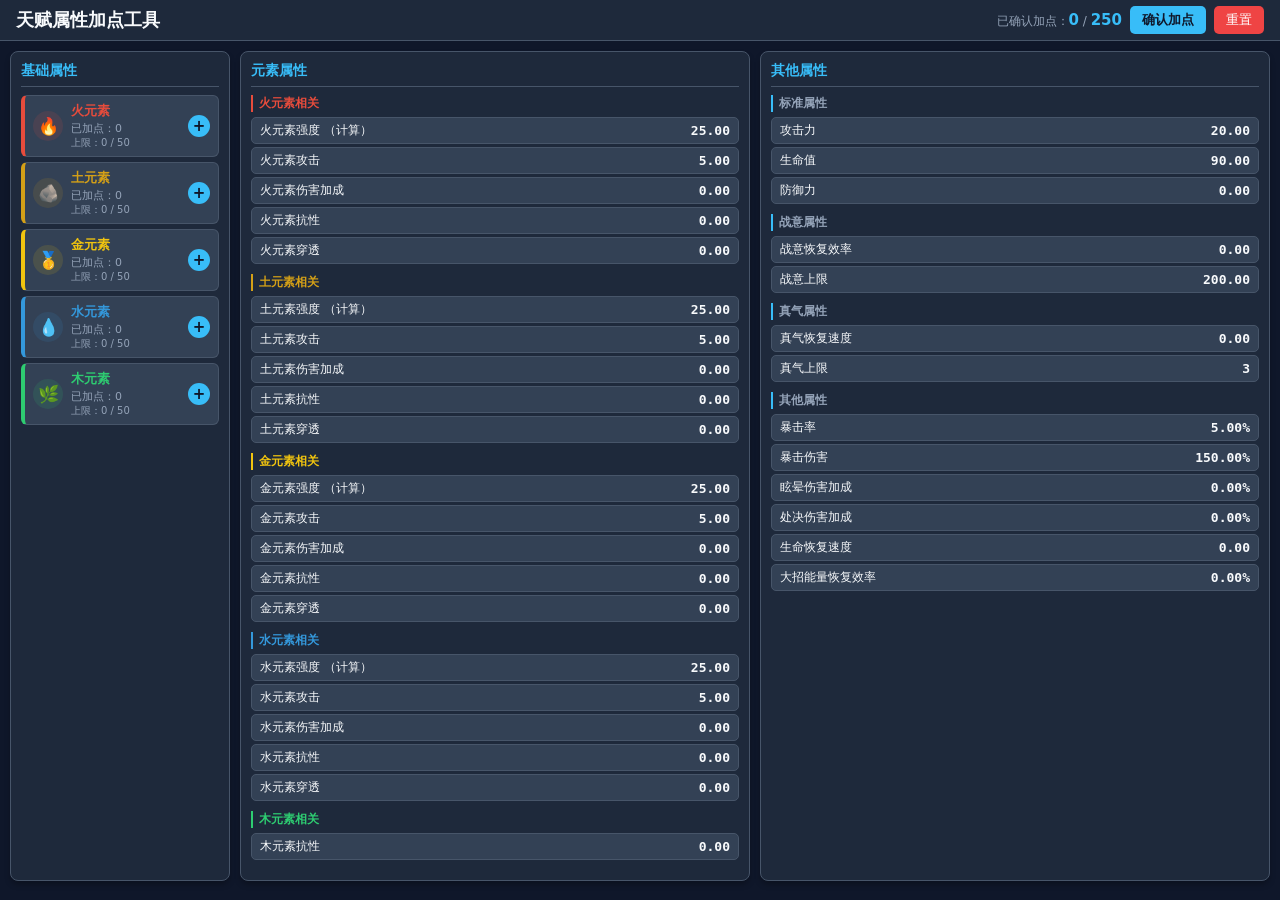
==== commit 2c58758e: "布局调整" ====
--- a/天赋加点工具/天赋加点工具.html
+++ b/天赋加点工具/天赋加点工具.html
@@ -331,7 +331,27 @@
             padding: 40px 20px;
         }
 
-        @media (max-width: 1100px) {
+        .toast {
+            position: fixed;
+            bottom: 24px;
+            left: 50%;
+            transform: translateX(-50%);
+            background: var(--danger);
+            color: white;
+            padding: 10px 24px;
+            border-radius: 6px;
+            font-size: 13px;
+            z-index: 2000;
+            opacity: 0;
+            pointer-events: none;
+            transition: opacity 0.3s;
+        }
+
+        .toast.visible {
+            opacity: 1;
+        }
+
+        @media (max-width: 750px) {
             main {
                 grid-template-columns: 1fr;
             }
@@ -341,7 +361,7 @@
 
 <body>
     <header>
-        <h1>属性加点工具</h1>
+        <h1>天赋属性加点工具</h1>
         <div class="header-actions">
             <span class="total-points">已确认加点：<strong id="totalPoints">0</strong> / <strong
                     id="totalMaxPoints">500</strong></span>
@@ -353,6 +373,8 @@
     <main id="main">
         <div id="loading" class="empty-msg" style="grid-column: 1 / -1;">正在加载配置...</div>
     </main>
+
+    <div id="toast" class="toast"></div>
 
     <div id="tooltip" class="tooltip"></div>
 
@@ -609,7 +631,7 @@
                 const displayAttrs = this.calculateDisplayAttributes();
                 for (const [key, maxCfg] of Object.entries(this.attrMax)) {
                     if (displayAttrs[key] > maxCfg.max) {
-                        alert(`${maxCfg.name} 超过上限 ${maxCfg.max}，无法确认。请调整加点。`);
+                        this.showToast(`${maxCfg.name} 超过上限 ${maxCfg.max}，无法确认。请调整加点。`);
                         return;
                     }
                 }
@@ -625,10 +647,17 @@
             },
 
             resetAll() {
-                if (!confirm('确定要重置所有加点吗？此操作将清除已保存的数据。')) return;
+                if (!this._resetPending) {
+                    this._resetPending = true;
+                    this.showToast('再次点击重置按钮确认，此操作将清除已保存的数据');
+                    setTimeout(() => { this._resetPending = false; }, 3000);
+                    return;
+                }
+                this._resetPending = false;
                 this.initState();
                 localStorage.removeItem(STORAGE_KEY);
                 this.render();
+                this.showToast('已重置所有加点');
             },
 
             render() {
@@ -847,6 +876,14 @@
                 });
             },
 
+            showToast(msg) {
+                const toast = document.getElementById('toast');
+                toast.textContent = msg;
+                toast.classList.add('visible');
+                clearTimeout(this._toastTimer);
+                this._toastTimer = setTimeout(() => toast.classList.remove('visible'), 2500);
+            },
+
             bindEvents() {
                 document.getElementById('confirmBtn').addEventListener('click', () => this.confirmPoints());
                 document.getElementById('resetBtn').addEventListener('click', () => this.resetAll());
